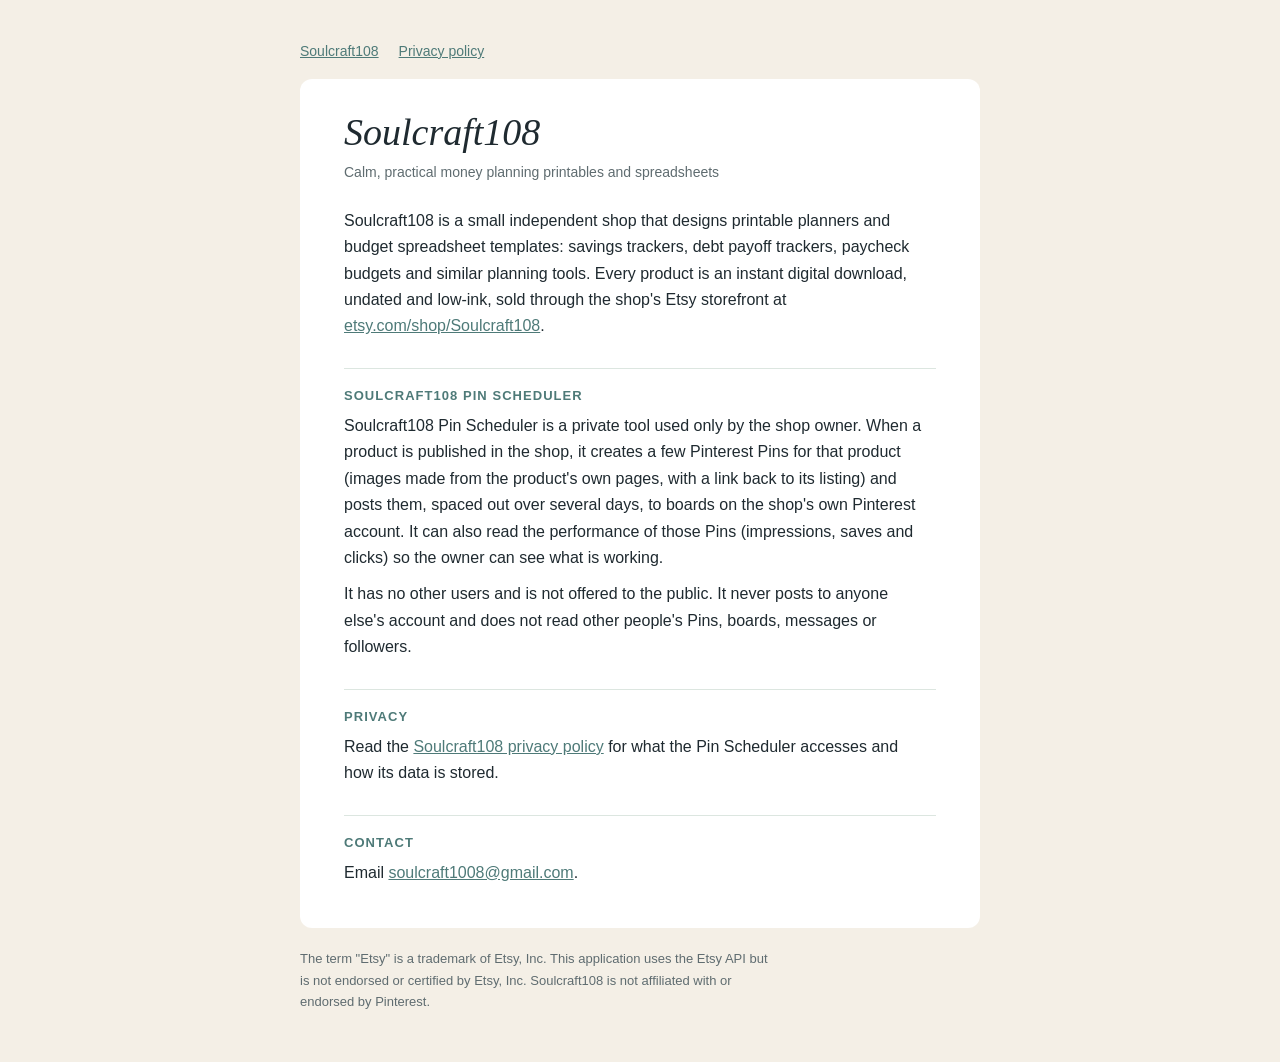
==== index.html @ b3289453 "Add Soulcraft108 website and privacy policy Home page and privacy policy for the Soulcraft108 Pin Sc" ====
<!doctype html>
<html lang="en">
<head>
<meta charset="utf-8">
<meta name="viewport" content="width=device-width, initial-scale=1">
<title>Soulcraft108</title>
<meta name="description" content="Soulcraft108 makes calm, practical printable planners and budget spreadsheets.">
<link rel="stylesheet" href="style.css">
</head>
<body>
<nav aria-label="Site">
  <a href="./">Soulcraft108</a>
  <a href="soulcraft108-privacy-policy.html">Privacy policy</a>
</nav>
<main>
  <h1>Soulcraft108</h1>
  <p class="meta">Calm, practical money planning printables and spreadsheets</p>

  <p>Soulcraft108 is a small independent shop that designs printable planners and budget spreadsheet templates:
  savings trackers, debt payoff trackers, paycheck budgets and similar planning tools. Every product is an
  instant digital download, undated and low-ink, sold through the shop's Etsy storefront at
  <a href="https://www.etsy.com/shop/Soulcraft108" rel="noopener">etsy.com/shop/Soulcraft108</a>.</p>

  <h2>Soulcraft108 Pin Scheduler</h2>
  <p>Soulcraft108 Pin Scheduler is a private tool used only by the shop owner. When a product is published in the
  shop, it creates a few Pinterest Pins for that product (images made from the product's own pages, with a link
  back to its listing) and posts them, spaced out over several days, to boards on the shop's own Pinterest account.
  It can also read the performance of those Pins (impressions, saves and clicks) so the owner can see what is
  working.</p>
  <p>It has no other users and is not offered to the public. It never posts to anyone else's account and does not
  read other people's Pins, boards, messages or followers.</p>

  <h2>Privacy</h2>
  <p>Read the <a href="soulcraft108-privacy-policy.html">Soulcraft108 privacy policy</a> for what the Pin Scheduler
  accesses and how its data is stored.</p>

  <h2>Contact</h2>
  <p>Email <a href="mailto:soulcraft1008@gmail.com">soulcraft1008@gmail.com</a>.</p>
</main>
<footer>
  <p>The term "Etsy" is a trademark of Etsy, Inc. This application uses the Etsy API but is not endorsed or
  certified by Etsy, Inc. Soulcraft108 is not affiliated with or endorsed by Pinterest.</p>
</footer>
</body>
</html>
---- style.css ----
/* Soulcraft108 site: one calm reading column. Colors from config/shop_profile.yaml (patina, linen, ink). */
:root {
  --bg: #F4EFE6; --paper: #FFFFFF; --ink: #1F2A30; --muted: #5F6C70; --accent: #4E7A78; --rule: #DCE6E0;
  --display: Georgia, "Times New Roman", serif;
  --body: -apple-system, BlinkMacSystemFont, "Segoe UI", "Helvetica Neue", Arial, sans-serif;
  color-scheme: light;
}
@media (prefers-color-scheme: dark) {
  :root:not([data-theme="light"]) {
    --bg: #161D20; --paper: #1E272B; --ink: #E8E4DC; --muted: #A9B4B6; --accent: #8FBDBA; --rule: #2E3A3E;
    color-scheme: dark;
  }
}
:root[data-theme="dark"] {
  --bg: #161D20; --paper: #1E272B; --ink: #E8E4DC; --muted: #A9B4B6; --accent: #8FBDBA; --rule: #2E3A3E;
  color-scheme: dark;
}
* { box-sizing: border-box; }
body { margin: 0; background: var(--bg); color: var(--ink); font: 16px/1.65 var(--body); padding: 40px 16px; }
main { max-width: 680px; margin: 0 auto; background: var(--paper); border-radius: 12px; padding: 32px clamp(20px, 5vw, 44px); }
nav { max-width: 680px; margin: 0 auto 16px; font-size: 14px; display: flex; gap: 20px; flex-wrap: wrap; }
h1 { font: italic 400 clamp(28px, 6vw, 38px)/1.15 var(--display); margin: 0 0 6px; text-wrap: balance; }
.meta { color: var(--muted); font-size: 14px; margin: 0 0 24px; }
h2 { font: 600 13px/1.4 var(--body); text-transform: uppercase; letter-spacing: .08em; color: var(--accent);
     margin: 28px 0 8px; padding-top: 18px; border-top: 1px solid var(--rule); }
p, li { max-width: 65ch; margin: 0 0 10px; }
ul { padding-left: 20px; margin: 0 0 10px; }
a { color: var(--accent); }
a:focus-visible { outline: 2px solid var(--accent); outline-offset: 2px; }
footer { max-width: 680px; margin: 20px auto 0; color: var(--muted); font-size: 13px; }
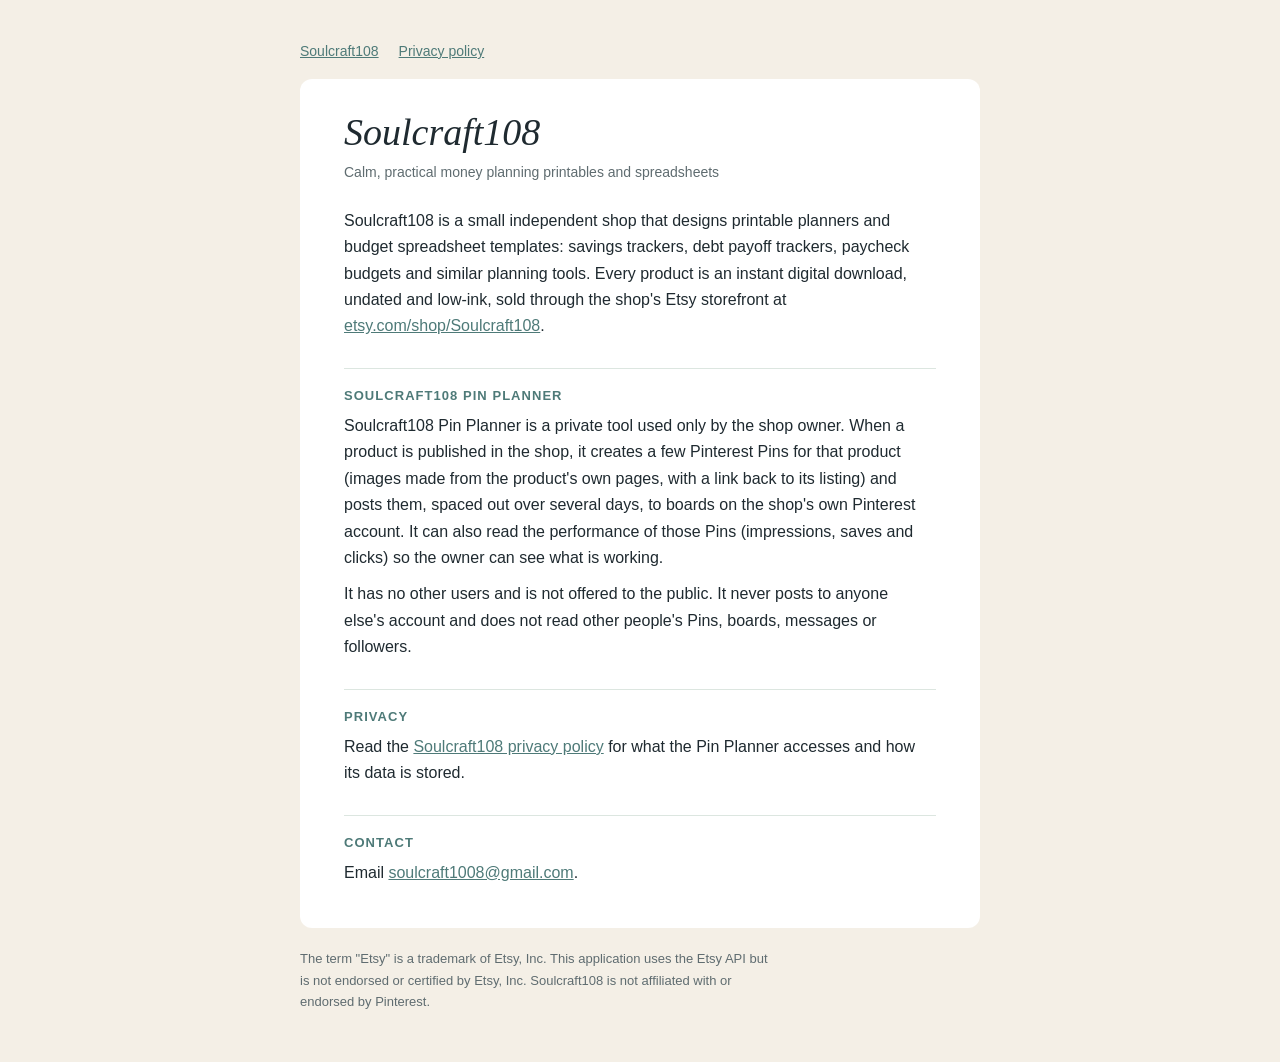
==== commit 16858474: "Rename the app to Soulcraft108 Pin Planner to match the Pinterest request The new Pinterest app requ" ====
--- a/index.html
+++ b/index.html
@@ -21,8 +21,8 @@
   instant digital download, undated and low-ink, sold through the shop's Etsy storefront at
   <a href="https://www.etsy.com/shop/Soulcraft108" rel="noopener">etsy.com/shop/Soulcraft108</a>.</p>
 
-  <h2>Soulcraft108 Pin Scheduler</h2>
-  <p>Soulcraft108 Pin Scheduler is a private tool used only by the shop owner. When a product is published in the
+  <h2>Soulcraft108 Pin Planner</h2>
+  <p>Soulcraft108 Pin Planner is a private tool used only by the shop owner. When a product is published in the
   shop, it creates a few Pinterest Pins for that product (images made from the product's own pages, with a link
   back to its listing) and posts them, spaced out over several days, to boards on the shop's own Pinterest account.
   It can also read the performance of those Pins (impressions, saves and clicks) so the owner can see what is
@@ -31,7 +31,7 @@
   read other people's Pins, boards, messages or followers.</p>
 
   <h2>Privacy</h2>
-  <p>Read the <a href="soulcraft108-privacy-policy.html">Soulcraft108 privacy policy</a> for what the Pin Scheduler
+  <p>Read the <a href="soulcraft108-privacy-policy.html">Soulcraft108 privacy policy</a> for what the Pin Planner
   accesses and how its data is stored.</p>
 
   <h2>Contact</h2>
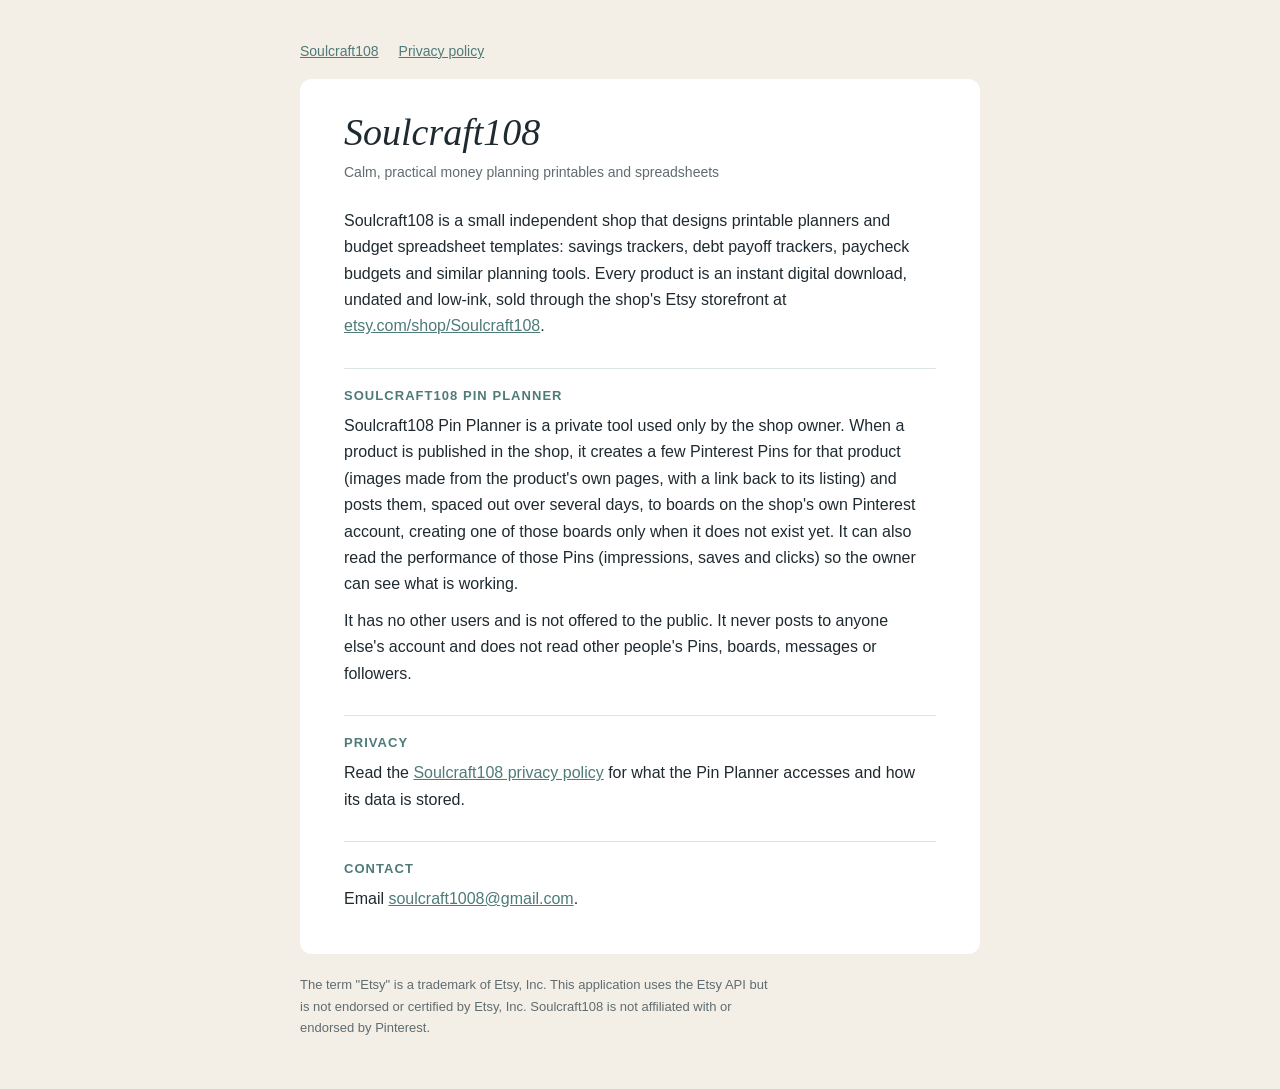
==== commit 8b5a349c: "Privacy policy: disclose Etsy listing access; align board wording Co-Authored-By: Claude Fable 5.1 <" ====
--- a/index.html
+++ b/index.html
@@ -24,7 +24,8 @@
   <h2>Soulcraft108 Pin Planner</h2>
   <p>Soulcraft108 Pin Planner is a private tool used only by the shop owner. When a product is published in the
   shop, it creates a few Pinterest Pins for that product (images made from the product's own pages, with a link
-  back to its listing) and posts them, spaced out over several days, to boards on the shop's own Pinterest account.
+  back to its listing) and posts them, spaced out over several days, to boards on the shop's own Pinterest account,
+  creating one of those boards only when it does not exist yet.
   It can also read the performance of those Pins (impressions, saves and clicks) so the owner can see what is
   working.</p>
   <p>It has no other users and is not offered to the public. It never posts to anyone else's account and does not
